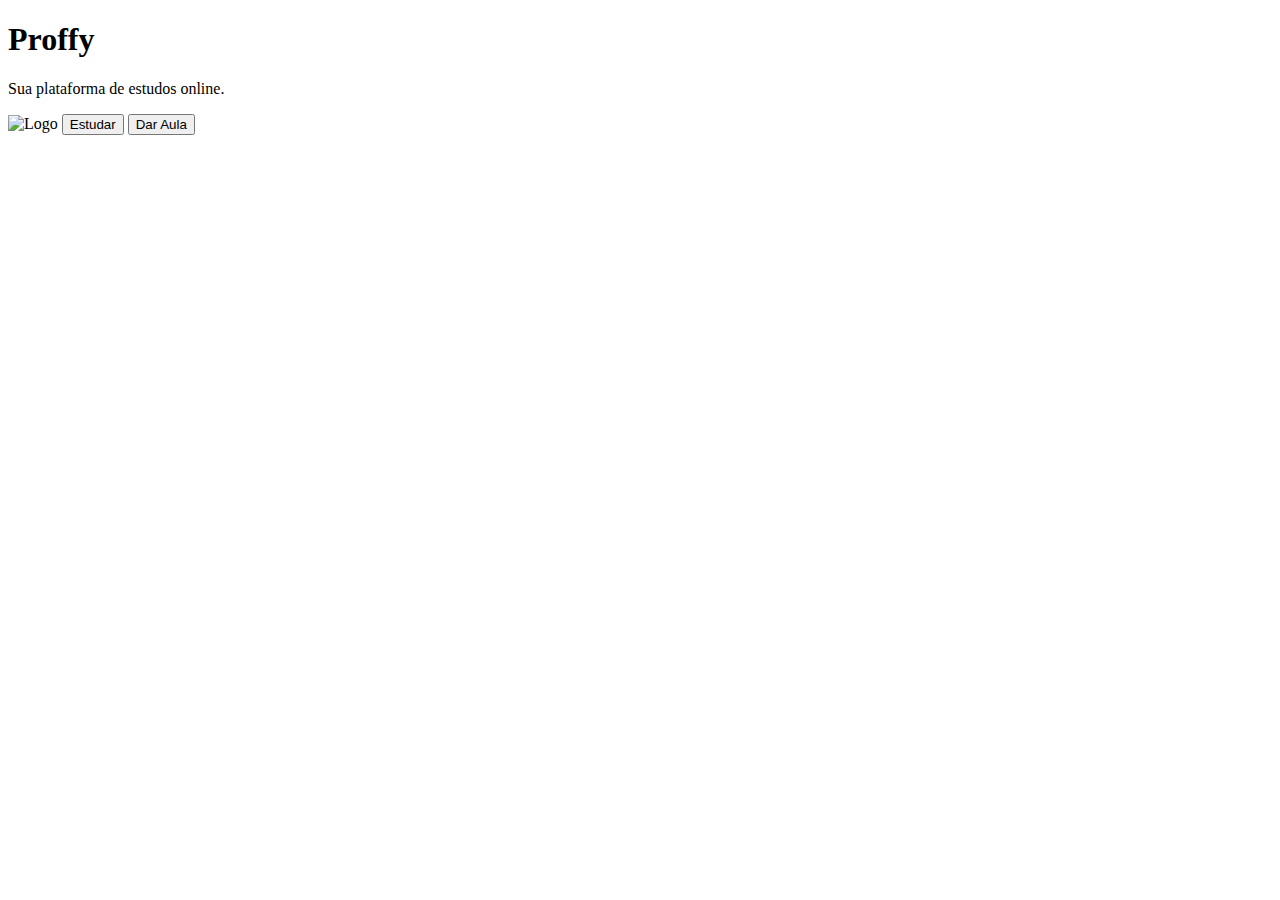
==== index.html @ ca9e573b "Principal" ====
<!DOCTYPE html>
<html lang="pt-br">
<head>
    <meta charset="UTF-8">
    <meta name="viewport" content="width=device-width, initial-scale=1.0">
    <title>Proffy | Sua plataforma de estudos online.</title>

    <link rel="stylesheet" href="style.css">

</head>

<body id="page-landing">
    
    <div id="container">

        <h1>Proffy</h1>

    <p>Sua plataforma de estudos online.</p>

    <img src="" alt="Logo">

    <button>Estudar</button>
    <button>Dar Aula</button>

    </div>
    

</body>
</html>
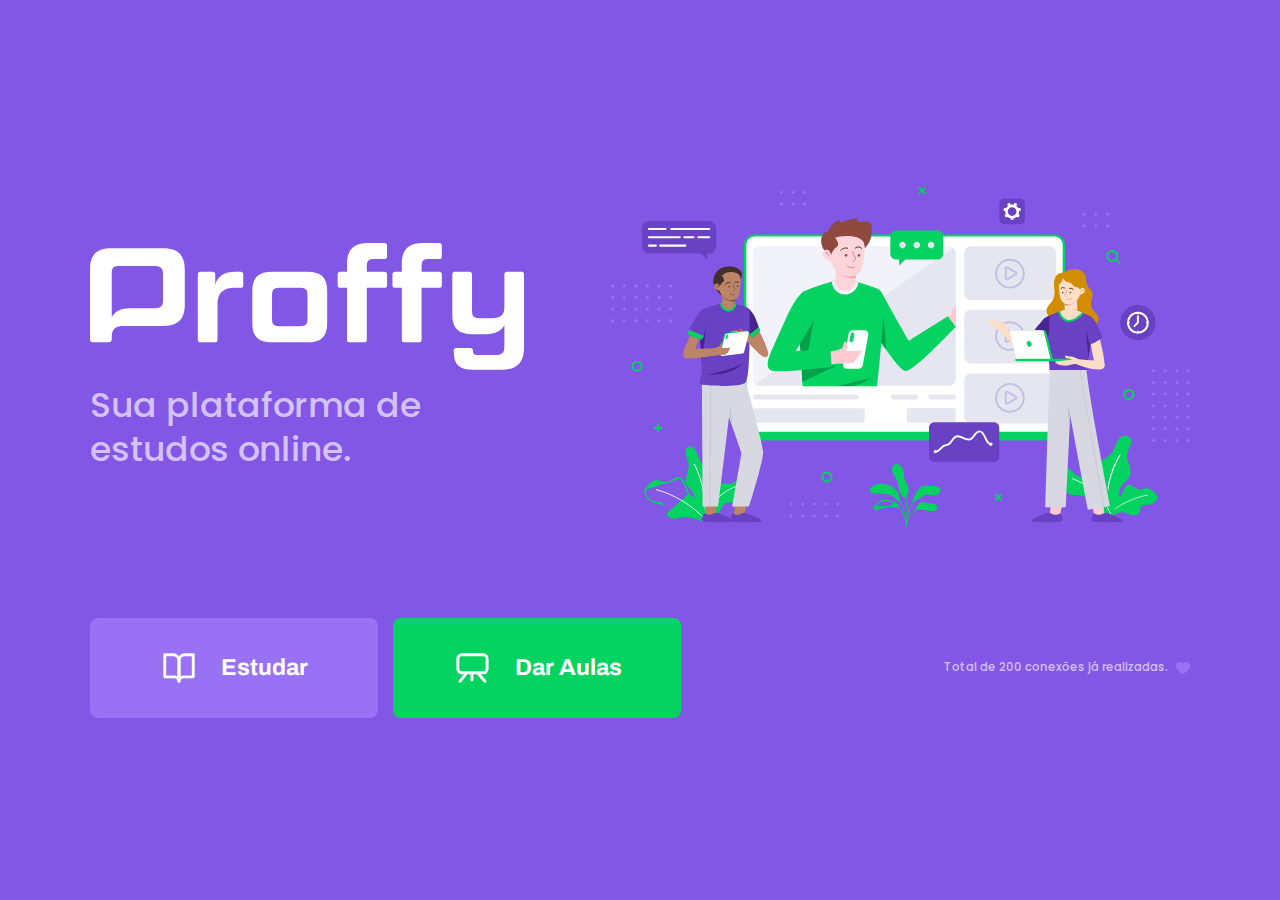
==== commit f38ae191: "Principal" ====
--- a/index.html
+++ b/index.html
@@ -5,7 +5,11 @@
     <meta name="viewport" content="width=device-width, initial-scale=1.0">
     <title>Proffy | Sua plataforma de estudos online.</title>
 
-    <link rel="stylesheet" href="style.css">
+    <link rel="stylesheet" href="/styles/main.css">
+    <link rel="stylesheet" href="/styles/partials/page-landing.css">
+    
+    <link href="https://fonts.googleapis.com/css2?family=Archivo:wght@400;700&amp;family=Poppins:wght@400;600&amp;display=swap" rel="stylesheet">
+
 
 </head>
 
@@ -13,15 +17,28 @@
     
     <div id="container">
 
-        <h1>Proffy</h1>
+        <div class="logo-container">
 
-    <p>Sua plataforma de estudos online.</p>
+            <img src="/images/logo.svg" alt="Logo/Proffy">
+            <h2>Sua plataforma de estudos online.</h2>
 
-    <img src="" alt="Logo">
-
-    <button>Estudar</button>
-    <button>Dar Aula</button>
-
+        </div>
+        <img class="hero-image" src="/images/landing.svg" alt="plataforma de Estudos">
+    
+        <div class="buttons-container">
+            <a class="study" href="/study.html">
+                <img src="/images/icons/study.svg" alt="Estudar">
+                Estudar
+            </a>
+            <a class="give-classes" href="/give-classes.html">
+                <img src="/images/icons/give-classes.svg" alt="Dar Aulas">
+                Dar Aulas
+            </a>
+        </div>
+        <p class="total-connections">
+            Total de 200 conexões já realizadas.
+            <img src="/images/icons/purple-heart.svg" alt="Coração Roxo">
+        </p>
     </div>
     
 
--- a/styles/main.css
+++ b/styles/main.css
@@ -0,0 +1,63 @@
+:root {
+    --color-background: #F0F0F7;
+    --color-primary-lighter: #9871F5;
+    --color-primary-light: #916BEA;
+    --color-primary: #8257E5;
+    --color-primary-dark: #774DD6;
+    --color-primary-darker: #6842c2;
+    --color-secondary: #04D361;
+    --color-secondary-dark: #04BF58;
+    --color-title-in-primary: #FFFFFF;
+    --color-text-in-primary: #D4C2FF;
+    --color-text-title: #32264D;
+    --color-text-complement: #9C98A6;
+    --color-text-base: #6A6180;
+    --color-line-in-white: #E6E6F0;
+    --color-input-background: #F8F8FC;
+    --color-button-text: #FFFFFF;
+    --color-box-base: #FFFFFF;
+    --color-box-footer: #FAFAFC;
+    --color-small-info: #C1BCCC;
+    /* tamanho da fonte padrão: 16px, 100%, 1rem */
+    font-size: 60%; /* controle das medidas rem */
+}
+
+* {
+    margin: 0;
+    padding: 0;
+    box-sizing: border-box;
+}
+
+html,
+body {
+    height: 100vh;
+}
+
+body {
+    background-color: var(--color-background);
+    display: flex;
+    align-items: center;
+    justify-content: center;
+
+}
+
+body,
+input,
+button,
+textarea {
+    font-weight: 500;
+    font-family: Poppins;
+    font-size: 1.6rem;
+    color: var(--color-text-base);
+}
+
+#container {
+    width: 90vw; /* width = largura */
+    max-width: 700px;
+}
+
+@media (min-700px) {
+    :root {
+        font-size: 62.5%; /* todo rem vai ser relativo a 10px */
+    }
+}--- a/styles/partials/page-landing.css
+++ b/styles/partials/page-landing.css
@@ -0,0 +1,134 @@
+
+
+
+#page-landing {
+     background: var(--color-primary); 
+}
+
+#page-landing #container {
+    color: var(--color-text-in-primary);
+}
+
+.logo-container img {
+    height: 10rem;
+}
+
+.logo-container {
+    text-align: center;
+    margin-bottom: 3.2rem;
+}
+
+.logo-container h2 {
+    font-weight: 500;
+    font-size: 3.6rem;
+    line-height: 4.6rem;
+    margin-top: 0.8rem;
+}
+
+.hero-image {
+    width: 100%;
+}
+
+.buttons-container {
+    display: flex;
+    justify-content: center;
+    margin: 3.2rem 0;
+}
+
+.buttons-container a {
+    width: 30rem;
+    height: 10.4rem;
+    border-radius: 0.8rem;
+    margin-right: 1.6rem;
+    font: 700 2.4rem Archivo;
+    display: flex;
+    align-items: center;
+    justify-content: center;
+    text-decoration: none;
+    transition: background 0.2s;
+    color: var(--color-button-text);
+}
+
+.buttons-container a img {
+    width: 4rem;
+    margin-right: 2.4rem;
+}
+
+.buttons-container a.study {
+    background: var(--color-primary-lighter);
+}
+
+.buttons-container a.study:hover {
+    background: var(--color-primary-light);
+}
+
+.buttons-container a.give-classes {
+    background: var(--color-secondary);
+    margin-right: 0rem;
+}
+
+.buttons-container a.give-classes:hover {
+    background: var(--color-secondary-dark);
+}
+
+.total-connections {
+    font-size: 1.8rem;
+    display: flex;
+    align-items: center;
+    justify-content: center;
+}
+
+.total-connections img {
+    margin-left: 0.8rem;
+    
+}
+
+@media (max-width: 699px) {
+    :root {
+        font-size: 40%; /* modificar as medidas rem */
+    }
+}
+
+@media (min-width: 1100px) {
+    #page-landing #container {
+        max-width: 1100px;
+        display: grid;
+        grid-template-columns: 2fr 1fr 2fr;
+        grid-template-rows: 350px 1fr;
+        grid-template-areas: 
+        "proffy image image"
+        "button button texting";
+        column-gap: 87px;
+        row-gap: 86px;
+    }
+
+    .logo-container {
+        grid-area: proffy;
+        text-align: initial;
+        align-self: center;
+        margin: 0rem;
+    }
+
+    .logo-container img {
+        height:127px;
+
+    }
+
+    .hero-image {
+        grid-area: image;
+        height: 350px;
+    }
+
+    .buttons-container {
+        grid-area: button;
+        justify-self: flex-start;
+        margin: 0rem;
+    }
+
+    .total-connections {
+        grid-area: texting;
+        justify-self: end;
+        font-size: 1.2rem;
+    }
+
+}
